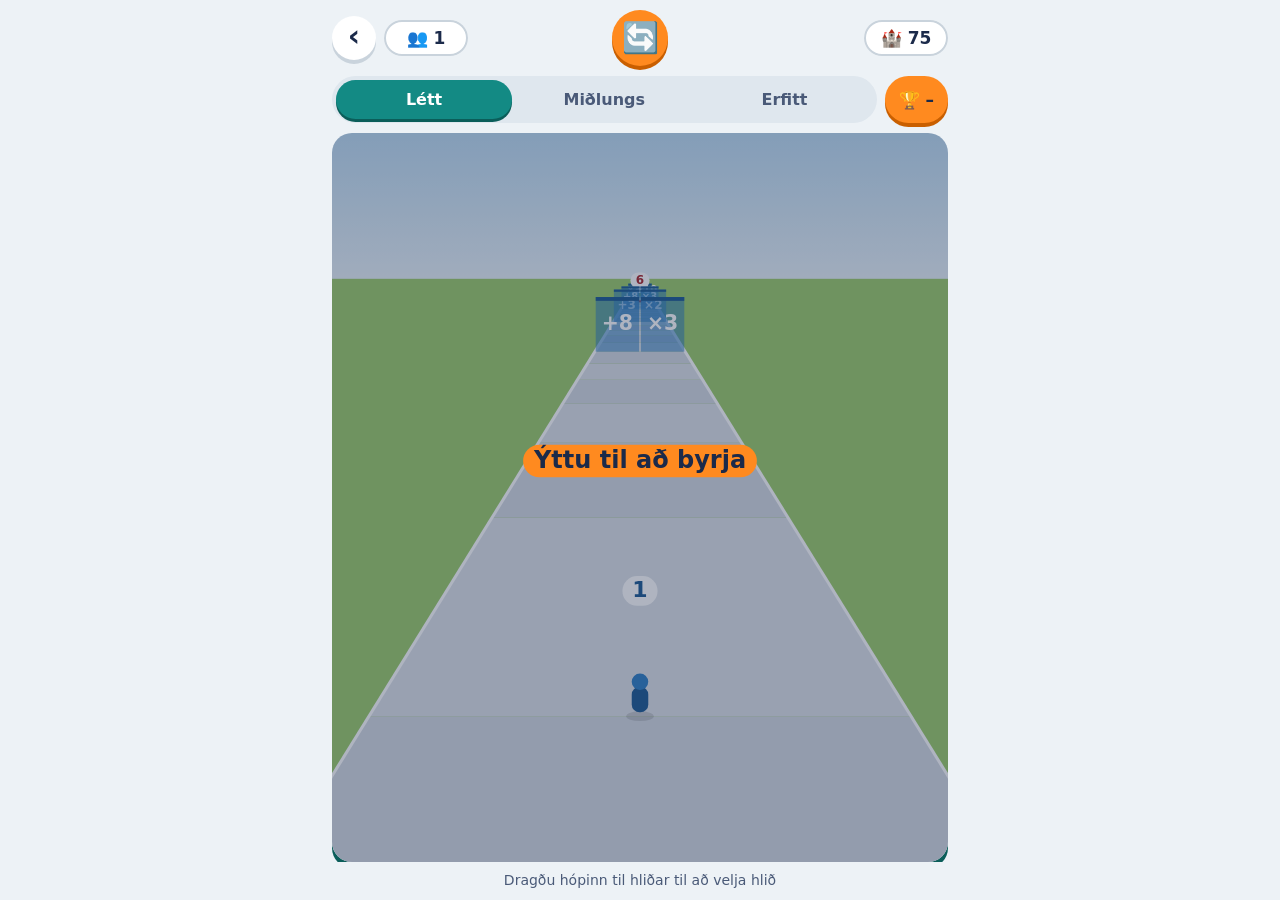
==== crowd/index.html @ 2b12b083 "Add Crowd Runner (not on main until approved) A crowd-runner game: the group runs forward on a road " ====
<!doctype html>
<html lang="is">
<head>
  <meta charset="utf-8">
  <meta name="viewport" content="width=device-width, initial-scale=1, viewport-fit=cover, interactive-widget=resizes-content">
  <title>Crowd Runner</title>
  <meta name="theme-color" content="#1b2a4a">
  <meta name="mobile-web-app-capable" content="yes">
  <meta name="apple-mobile-web-app-capable" content="yes">
  <meta name="apple-mobile-web-app-status-bar-style" content="black-translucent">
  <meta name="apple-mobile-web-app-title" content="Leikir">
  <link rel="manifest" href="../manifest.json">
  <link rel="icon" href="../icons/icon-192.png">
  <link rel="apple-touch-icon" href="../icons/apple-touch-icon.png">
  <link rel="stylesheet" href="../common.css">
  <link rel="stylesheet" href="style.css">
</head>
<body>
  <main class="app">
    <header class="bar">
      <div class="bar-left">
        <a class="home" href="../" aria-label="Heim">‹</a>
        <div class="stat" aria-label="Í hópnum"><span aria-hidden="true">👥</span> <span id="count">1</span></div>
      </div>
      <button id="new" class="new" type="button" aria-label="Byrja aftur">🔄</button>
      <div class="stat" aria-label="Í kastalanum"><span aria-hidden="true">🏰</span> <span id="boss">0</span></div>
    </header>

    <div class="row">
      <nav class="levels" id="levels">
        <button type="button" data-level="easy">Létt</button>
        <button type="button" data-level="medium">Miðlungs</button>
        <button type="button" data-level="hard">Erfitt</button>
      </nav>
      <button id="trophy" class="trophy" type="button" aria-label="Metin mín"><span aria-hidden="true">🏆</span> <span id="best">–</span></button>
    </div>

    <div class="board-wrap" id="wrap">
      <canvas id="game" aria-label="Hópurinn hleypur eftir veginum"></canvas>
    </div>
    <p class="hint">Dragðu hópinn til hliðar til að velja hlið</p>
  </main>

  <div class="overlay" id="overlay" hidden>
    <div class="card">
      <div class="big" id="result-emoji">🎉</div>
      <h2 id="result-title">Þú vannst!</h2>
      <p id="result-text"></p>
      <div id="result-board"></div>
      <button id="again" class="again" type="button">Spila aftur</button>
    </div>
  </div>

  <div class="overlay" id="records" hidden>
    <div class="card records">
      <h2>🏆 Metin mín</h2>
      <table>
        <thead><tr><th>Stig</th><th>Met</th><th>Unnið</th></tr></thead>
        <tbody id="records-body"></tbody>
      </table>
      <h3>Síðustu leikir</h3>
      <ol id="history" class="history"></ol>
      <button class="again" type="button" data-close>Loka</button>
    </div>
  </div>

  <script src="../common.js"></script>
  <script src="../leaderboard-config.js"></script>
  <script src="../leaderboard.js"></script>
  <script src="game.js"></script>
</body>
</html>
---- common.css ----
/* Shared look for the start page and all the games.
   Snow-white background, night-blue text, one colour per game, puffin orange for records.
   The phone's own font throughout. */
:root {
  --snow: #edf2f6;
  --night: #1b2a4a;
  --night-soft: #4a5a78;
  --wool: #c9d3dc;
  --moss: #5e9a3a;
  --moss-dark: #3f6f22;
  --glacier: #2f7fc4;
  --glacier-dark: #1d5b93;
  --crowberry: #6e3a9a;
  --crowberry-dark: #4d2470;
  --lagoon: #138a84;
  --lagoon-dark: #0b5e5a;
  --puffin: #ff8a1f;
  --puffin-dark: #c95f00;
  --flag: #e5484d;

  /* each game page sets --game / --game-dark to its own colour */
  --game: var(--night);
  --game-dark: #0f1a33;

  /* the phone's own font: San Francisco on iPhone, Roboto on Android */
  --text: system-ui, -apple-system, 'Segoe UI', Roboto, sans-serif;
  --display: var(--text);

  /* type scale, ratio 1.25 */
  --s-1: 14px;
  --s0: 17px;
  --s1: 21px;
  --s2: 26px;
  --s3: 33px;
  --s4: 41px;
  --s5: 52px;

  --edge: 0 4px 0;   /* toy-block bottom edge, coloured per element */

  /* motion: one strong ease-out for everything that responds to a tap */
  --ease-out: cubic-bezier(0.23, 1, 0.32, 1);
  --press: 140ms;
}

* { box-sizing: border-box; }

html {
  -webkit-tap-highlight-color: transparent;
  -webkit-text-size-adjust: 100%;   /* no font inflation in landscape */
}

html, body {
  margin: 0;
  height: 100%;
  background: var(--snow);
  overscroll-behavior: none;        /* no pull-to-refresh or page bounce: this is an app */
}

body {
  font-family: var(--text);
  font-size: var(--s0);
  color: var(--night);
  touch-action: manipulation;       /* no double-tap zoom, no tap delay; pinch zoom still works */
}

/* The game screens are all controls, and long-press is a game move (flagging), so nothing
   there should select or pop a callout. Content people may want to copy stays selectable. */
.app, .home-page, button, a, img {
  -webkit-user-select: none;
  user-select: none;
  -webkit-touch-callout: none;
}
.history, .records td, .card p, .list, .status {
  -webkit-user-select: text;
  user-select: text;
}

/* Behind the phone's clock and battery (iPhone draws them in white over the page) */
body::before {
  content: '';
  position: fixed;
  top: 0;
  left: 0;
  right: 0;
  z-index: 5;
  height: env(safe-area-inset-top);
  background: var(--night);
  pointer-events: none;
}

button { font-family: inherit; color: inherit; cursor: pointer; }

/* Everything pressable sinks onto its bottom edge at once (:active has no delay) and
   springs back on release with the same short ease-out. */
.home, .face, .new, .trophy, .again, .tile, .leaderboard, .refresh, .mode,
.pad button, .signs button, .levels button {
  transition:
    transform var(--press) var(--ease-out),
    box-shadow var(--press) var(--ease-out),
    background-color var(--press) ease;
}
:focus-visible { outline: 3px solid var(--puffin); outline-offset: 2px; }

.app {
  height: 100vh;
  height: 100dvh;
  max-width: 640px;
  margin: 0 auto;
  display: flex;
  flex-direction: column;
  gap: 10px;
  padding:
    calc(env(safe-area-inset-top) + 10px)
    calc(env(safe-area-inset-right) + 12px)
    calc(env(safe-area-inset-bottom) + 12px)
    calc(env(safe-area-inset-left) + 12px);
}

/* Top bar: [home + stat] [centre] [stat] */
.bar {
  display: grid;
  grid-template-columns: 1fr auto 1fr;
  align-items: center;
  gap: 8px;
}
.bar-left { display: flex; align-items: center; gap: 8px; }
.bar > :last-child { justify-self: end; }

.home {
  flex: none;
  width: 44px;
  height: 44px;
  border-radius: 50%;
  display: grid;
  place-items: center;
  background: #fff;
  color: var(--night);
  font-size: 30px;
  font-weight: 700;
  line-height: 1;
  text-decoration: none;
  padding-bottom: 4px;
  box-shadow: var(--edge) var(--wool);
}
.home:active { transform: translateY(3px); box-shadow: 0 1px 0 var(--wool); }

.stat {
  min-width: 84px;
  padding: 8px 12px;
  border-radius: 999px;
  background: #fff;
  color: var(--night);
  font-size: var(--s0);
  font-weight: 700;
  font-variant-numeric: tabular-nums;
  text-align: center;
  white-space: nowrap;
  box-shadow: inset 0 0 0 2px var(--wool);
}

/* Round "new game" button (Minesweeper's face, the 🔄 in the puzzles) */
.face, .new {
  width: 56px;
  height: 56px;
  border: none;
  border-radius: 50%;
  background: var(--puffin);
  font-size: 30px;
  line-height: 1;
  box-shadow: var(--edge) var(--puffin-dark);
}
.face:active, .new:active { transform: translateY(3px); box-shadow: 0 1px 0 var(--puffin-dark); }

/* Difficulty + records button */
.row {
  display: flex;
  gap: 8px;
}

.levels {
  flex: 1;
  display: flex;
  gap: 4px;
  padding: 4px;
  border-radius: 999px;
  background: #dfe7ee;
}
.levels button {
  flex: 1;
  padding: 10px 0;
  border: none;
  border-radius: 999px;
  background: transparent;
  color: var(--night-soft);
  font-size: 16px;
  font-weight: 600;
}
.levels button:active:not(.active) { background: rgba(27, 42, 74, 0.1); }   /* feedback the moment a finger lands */
.levels button.active {
  background: var(--game);
  color: #fff;
  font-weight: 700;
  box-shadow: 0 3px 0 var(--game-dark);
}

.trophy {
  padding: 0 14px;
  border: none;
  border-radius: 999px;
  background: var(--puffin);
  color: var(--night);
  font-size: 17px;
  font-weight: 700;
  font-variant-numeric: tabular-nums;
  white-space: nowrap;
  box-shadow: var(--edge) var(--puffin-dark);
}
.player:active, .me:active { background: #e6ecf1; }   /* the name chips on the start page and leaderboard */
.trophy:active { transform: translateY(3px); box-shadow: 0 1px 0 var(--puffin-dark); }

.board-wrap {
  flex: 1;
  min-height: 0;
  overflow: hidden;
  display: flex;
  align-items: center;
  justify-content: center;
}

.hint {
  margin: 0;
  text-align: center;
  font-size: var(--s-1);
  color: var(--night-soft);
}

/* Popups */
.overlay {
  position: fixed;
  inset: 0;
  z-index: 10;
  display: grid;
  place-items: center;
  background: rgba(27, 42, 74, 0.55);
  animation: fade 180ms ease-out;
}
.overlay[hidden] { display: none; }

.card {
  width: min(330px, 88vw);
  padding: 26px 22px 24px;
  border-radius: 28px;
  background: #fff;
  color: var(--night);
  text-align: center;
  box-shadow: 0 8px 0 var(--game-dark);
  animation: pop 220ms var(--ease-out);
}
.card h2 { margin: 10px 0 6px; font-family: var(--display); font-size: var(--s3); font-weight: 800; line-height: 1.05; }
.card p { margin: 0 0 20px; font-size: var(--s0); line-height: 1.45; color: var(--night-soft); }
.big { font-size: 60px; line-height: 1; }

.actions { display: flex; gap: 10px; justify-content: center; }

.again {
  padding: 14px 30px;
  border: none;
  border-radius: 999px;
  background: var(--puffin);
  color: var(--night);
  font-size: var(--s1);
  font-weight: 700;
  box-shadow: var(--edge) var(--puffin-dark);
}
.again:active { transform: translateY(3px); box-shadow: 0 1px 0 var(--puffin-dark); }
.again.secondary { background: #e6ecf1; color: var(--night); box-shadow: var(--edge) var(--wool); }

/* Records panel */
.records {
  max-height: 86vh;
  max-height: 86dvh;
  overflow-y: auto;
  overscroll-behavior: contain;
  text-align: left;
}
.records h2 { text-align: center; }
.records table {
  width: 100%;
  margin-bottom: 18px;
  border-collapse: collapse;
  font-size: var(--s0);
}
.records th { font-size: var(--s-1); color: var(--night-soft); font-weight: 600; padding-bottom: 6px; text-align: right; }
.records td { padding: 9px 4px; border-top: 2px solid var(--snow); font-weight: 700; font-variant-numeric: tabular-nums; text-align: right; }
.records th:first-child, .records td:first-child { text-align: left; }
.records h3 { margin: 0 0 6px; font-size: var(--s0); font-weight: 700; }

.history {
  margin: 0 0 22px;
  padding: 0;
  list-style: none;
}
.history li {
  display: grid;
  grid-template-columns: 1fr auto;
  column-gap: 10px;
  padding: 8px 0;
  border-top: 2px solid var(--snow);
}
.history .what { font-weight: 600; }
.history .value { font-weight: 700; font-variant-numeric: tabular-nums; text-align: right; }
.history .when { grid-column: 1 / -1; font-size: var(--s-1); color: var(--night-soft); }
.history .empty { display: block; color: var(--night-soft); text-align: center; }
.records .again { display: block; margin: 0 auto; }

/* Leaderboard bits: place in the win popup, and the name form */
#result-board:empty { display: none; }
#result-board { margin: -6px 0 20px; }
.board-line { margin: 0; font-size: var(--s0); font-weight: 700; color: var(--puffin-dark); }
.name-form { display: grid; gap: 12px; }
.name-form p { margin: 0; font-size: var(--s0); color: var(--night); }
.name-form input {
  width: 100%;
  padding: 12px 14px;
  border: 2px solid var(--wool);
  border-radius: 16px;
  font: inherit;
  font-size: var(--s1);
  text-align: center;
  color: var(--night);
  -webkit-user-select: text;
  user-select: text;
}
.name-form input:focus { outline: none; border-color: var(--game); }

.confetti {
  position: fixed;
  top: -40px;
  z-index: 20;
  font-size: 28px;
  pointer-events: none;
  animation: fall linear forwards;
}

/* Popups and newly placed numbers/flags arrive from almost full size, never from nothing */
@keyframes pop {
  from { opacity: 0; transform: scale(0.94); }
  to { opacity: 1; transform: scale(1); }
}
@keyframes fade {
  from { opacity: 0; }
}
@keyframes fall {
  to { transform: translateY(110vh) rotate(360deg); }
}

/* Reduced motion: keep the fades (they help show what changed), drop zooms, wobbles and confetti */
@media (prefers-reduced-motion: reduce) {
  .card, .cell span, .cell.placed, .num.pop { animation-name: fade; }
  .cell.peek, .signs button.shake { animation: none; }
  .confetti { display: none; }
}
---- crowd/style.css ----
/* Crowd Runner. Shared layout and popups are in ../common.css. */
:root {
  --game: var(--lagoon);
  --game-dark: var(--lagoon-dark);
}

.board-wrap { align-items: stretch; }

#game {
  display: block;
  width: 100%;
  height: 100%;
  border-radius: 20px;
  box-shadow: 0 6px 0 var(--lagoon-dark);
  touch-action: none;   /* dragging steers the group; the page shouldn't scroll or zoom */
}
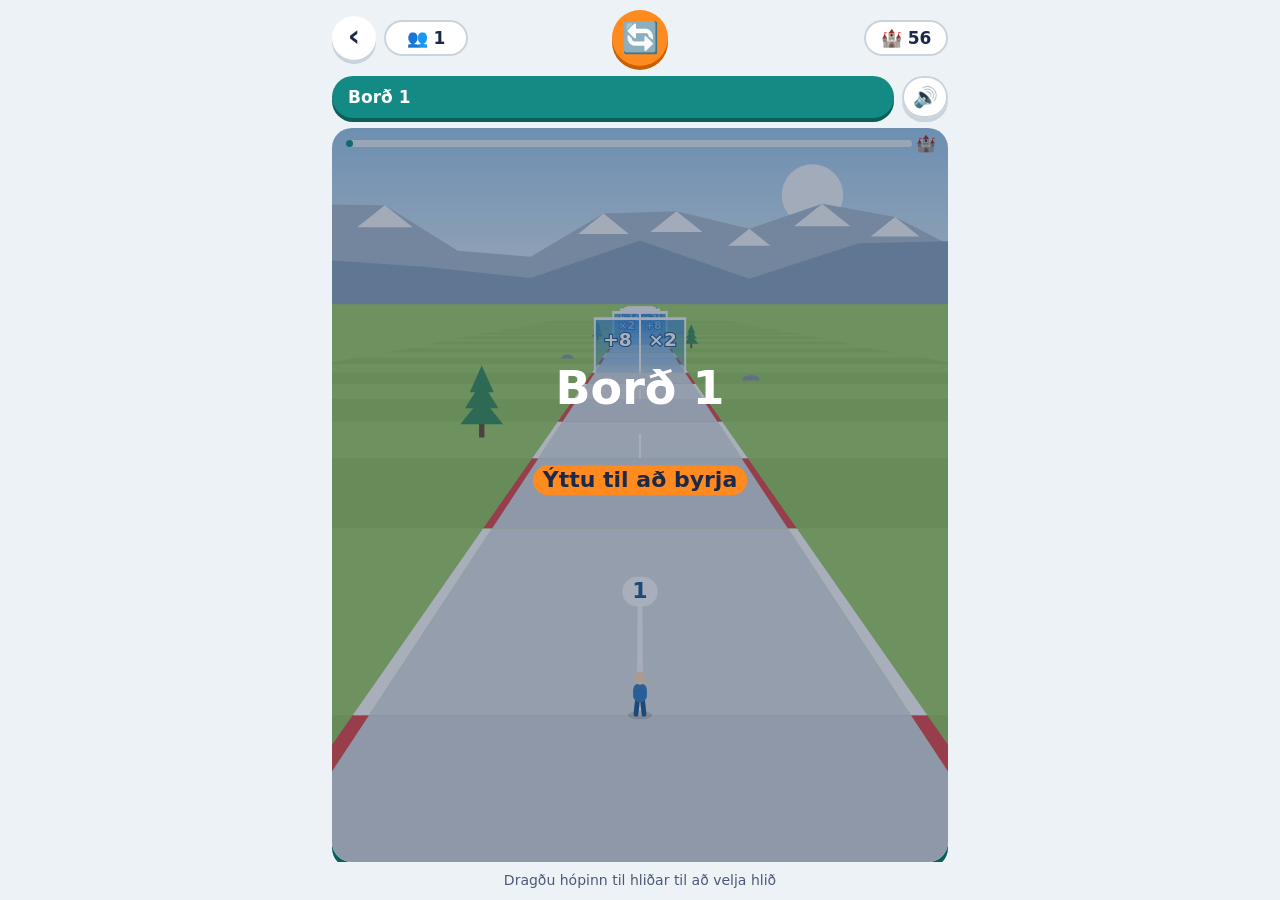
==== commit b8f44877: "Crowd Runner: 40 levels, stars and a polished look Levels: - 40 numbered levels instead of easy/medi" ====
--- a/crowd/index.html
+++ b/crowd/index.html
@@ -22,45 +22,41 @@
         <a class="home" href="../" aria-label="Heim">‹</a>
         <div class="stat" aria-label="Í hópnum"><span aria-hidden="true">👥</span> <span id="count">1</span></div>
       </div>
-      <button id="new" class="new" type="button" aria-label="Byrja aftur">🔄</button>
+      <button id="new" class="new" type="button" aria-label="Byrja borðið aftur">🔄</button>
       <div class="stat" aria-label="Í kastalanum"><span aria-hidden="true">🏰</span> <span id="boss">0</span></div>
     </header>
 
     <div class="row">
-      <nav class="levels" id="levels">
-        <button type="button" data-level="easy">Létt</button>
-        <button type="button" data-level="medium">Miðlungs</button>
-        <button type="button" data-level="hard">Erfitt</button>
-      </nav>
-      <button id="trophy" class="trophy" type="button" aria-label="Metin mín"><span aria-hidden="true">🏆</span> <span id="best">–</span></button>
+      <button id="level-btn" class="level-btn" type="button" aria-label="Velja borð">Borð <span id="level-no">1</span> <span class="level-stars" id="level-stars"></span></button>
+      <button id="sound" class="sound" type="button" aria-label="Hljóð">🔊</button>
     </div>
 
     <div class="board-wrap" id="wrap">
       <canvas id="game" aria-label="Hópurinn hleypur eftir veginum"></canvas>
     </div>
-    <p class="hint">Dragðu hópinn til hliðar til að velja hlið</p>
+    <p class="hint" id="hint">Dragðu hópinn til hliðar til að velja hlið</p>
   </main>
 
   <div class="overlay" id="overlay" hidden>
     <div class="card">
       <div class="big" id="result-emoji">🎉</div>
       <h2 id="result-title">Þú vannst!</h2>
+      <div class="stars" id="stars" aria-hidden="true"></div>
       <p id="result-text"></p>
       <div id="result-board"></div>
-      <button id="again" class="again" type="button">Spila aftur</button>
+      <div class="actions">
+        <button id="again" class="again secondary" type="button">Aftur</button>
+        <button id="next" class="again" type="button">Næsta borð</button>
+      </div>
     </div>
   </div>
 
-  <div class="overlay" id="records" hidden>
-    <div class="card records">
-      <h2>🏆 Metin mín</h2>
-      <table>
-        <thead><tr><th>Stig</th><th>Met</th><th>Unnið</th></tr></thead>
-        <tbody id="records-body"></tbody>
-      </table>
-      <h3>Síðustu leikir</h3>
-      <ol id="history" class="history"></ol>
-      <button class="again" type="button" data-close>Loka</button>
+  <div class="overlay" id="picker" hidden>
+    <div class="card picker">
+      <h2>Veldu borð</h2>
+      <p id="picker-total"></p>
+      <div class="level-grid" id="level-grid"></div>
+      <button class="again secondary" type="button" data-close>Loka</button>
     </div>
   </div>
 
--- a/crowd/style.css
+++ b/crowd/style.css
@@ -14,3 +14,69 @@
   box-shadow: 0 6px 0 var(--lagoon-dark);
   touch-action: none;   /* dragging steers the group; the page shouldn't scroll or zoom */
 }
+
+/* Level button + sound */
+.level-btn {
+  flex: 1;
+  padding: 11px 16px;
+  border: none;
+  border-radius: 999px;
+  background: var(--lagoon);
+  color: #fff;
+  font-size: var(--s0);
+  font-weight: 700;
+  text-align: left;
+  box-shadow: var(--edge) var(--lagoon-dark);
+}
+.level-btn:active { transform: translateY(3px); box-shadow: 0 1px 0 var(--lagoon-dark); }
+.level-stars { float: right; letter-spacing: 1px; }
+.sound {
+  width: 46px;
+  border: none;
+  border-radius: 999px;
+  background: #fff;
+  font-size: 20px;
+  box-shadow: inset 0 0 0 2px var(--wool), var(--edge) var(--wool);
+}
+.sound:active { transform: translateY(3px); }
+.level-btn, .sound { transition: transform var(--press) var(--ease-out), box-shadow var(--press) var(--ease-out); }
+
+/* Result popup: two buttons side by side, each on one line */
+.actions .again { padding: 14px 20px; white-space: nowrap; }
+
+/* Stars in the result popup */
+.stars { margin: 2px 0 8px; font-size: 34px; letter-spacing: 4px; }
+.stars .off { filter: grayscale(1); opacity: 0.3; }
+.stars span { display: inline-block; animation: pop 260ms var(--ease-out) backwards; }
+.stars span:nth-child(2) { animation-delay: 120ms; }
+.stars span:nth-child(3) { animation-delay: 240ms; }
+
+/* Level picker */
+.picker { width: min(360px, 92vw); max-height: 86vh; max-height: 86dvh; overflow-y: auto; overscroll-behavior: contain; }
+.picker p { margin-bottom: 14px; }
+.level-grid {
+  display: grid;
+  grid-template-columns: repeat(5, 1fr);
+  gap: 8px;
+  margin-bottom: 18px;
+}
+.level-grid button {
+  aspect-ratio: 1;
+  border: none;
+  border-radius: 14px;
+  background: #e6f3f2;
+  color: var(--lagoon-dark);
+  font-size: var(--s1);
+  font-weight: 700;
+  line-height: 1;
+  display: grid;
+  place-items: center;
+  align-content: center;
+  gap: 3px;
+  box-shadow: 0 3px 0 #b8dcd9;
+  transition: transform var(--press) var(--ease-out);
+}
+.level-grid button:active { transform: translateY(2px); }
+.level-grid button small { font-size: 10px; letter-spacing: 0; }
+.level-grid button.current { background: var(--lagoon); color: #fff; box-shadow: 0 3px 0 var(--lagoon-dark); }
+.level-grid button:disabled { background: #eef1f4; color: #a9b4c0; box-shadow: none; }
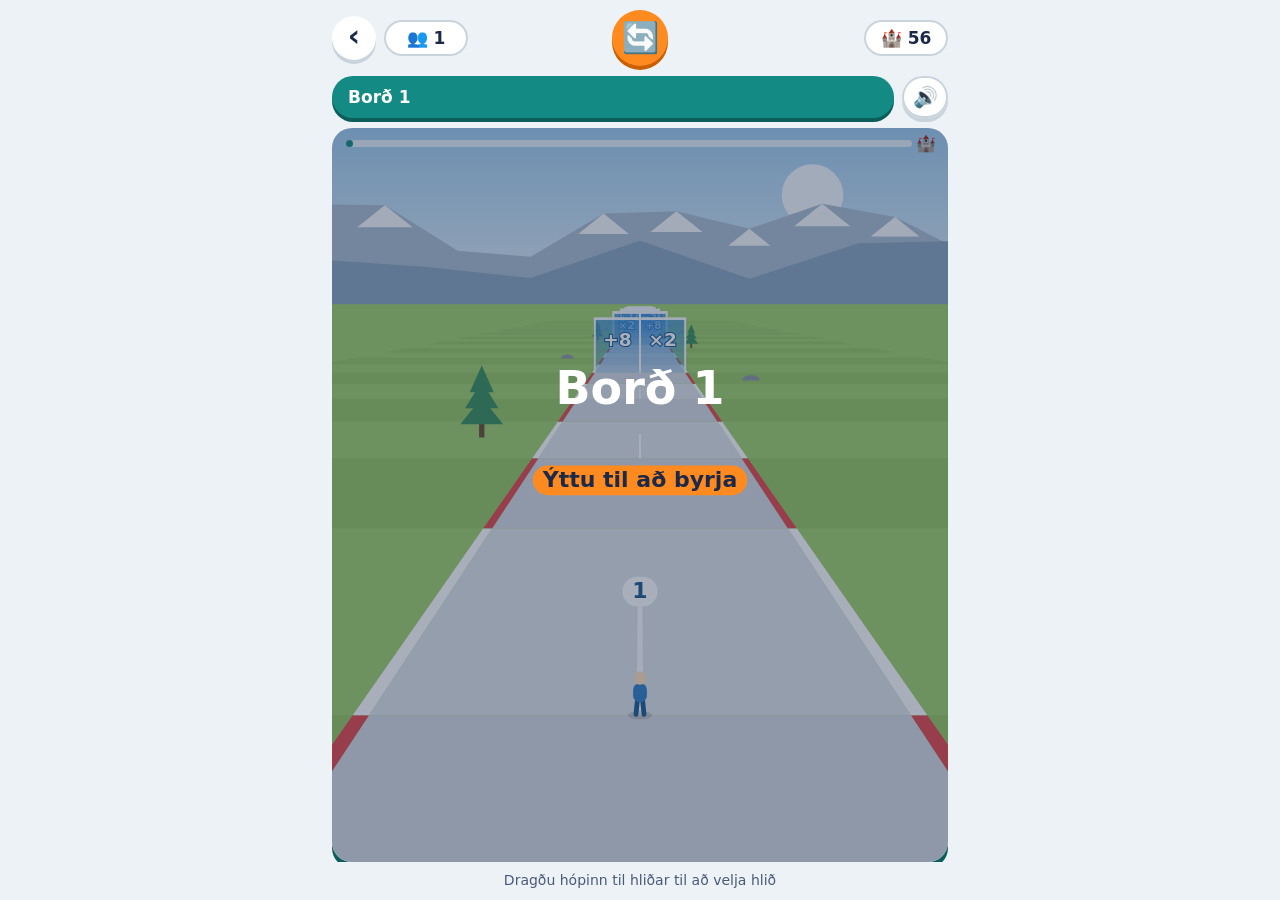
==== commit 0fb630d5: "Crowd Runner: total stars on the scoreboard, pick the group's clothes colour The scoreboard needs th" ====
--- a/crowd/index.html
+++ b/crowd/index.html
@@ -55,6 +55,8 @@
     <div class="card picker">
       <h2>Veldu borð</h2>
       <p id="picker-total"></p>
+      <p class="outfit-label">Litur á hópnum</p>
+      <div class="outfits" id="outfits"></div>
       <div class="level-grid" id="level-grid"></div>
       <button class="again secondary" type="button" data-close>Loka</button>
     </div>
--- a/crowd/style.css
+++ b/crowd/style.css
@@ -51,6 +51,16 @@
 .stars span:nth-child(2) { animation-delay: 120ms; }
 .stars span:nth-child(3) { animation-delay: 240ms; }
 
+/* Clothes colour, at the top of the level picker */
+.picker .outfit-label { margin-bottom: 8px; font-weight: 700; }
+.outfits { display: flex; justify-content: center; gap: 10px; margin-bottom: 18px; }
+.outfits button {
+  width: 38px; height: 38px; border: none; border-radius: 50%;
+  background: var(--c); box-shadow: 0 3px 0 var(--c-dark);
+}
+.outfits button:active { transform: translateY(2px); box-shadow: 0 1px 0 var(--c-dark); }
+.outfits button[aria-pressed="true"] { box-shadow: 0 3px 0 var(--c-dark), 0 0 0 3px #fff, 0 0 0 6px var(--night); }
+
 /* Level picker */
 .picker { width: min(360px, 92vw); max-height: 86vh; max-height: 86dvh; overflow-y: auto; overscroll-behavior: contain; }
 .picker p { margin-bottom: 14px; }
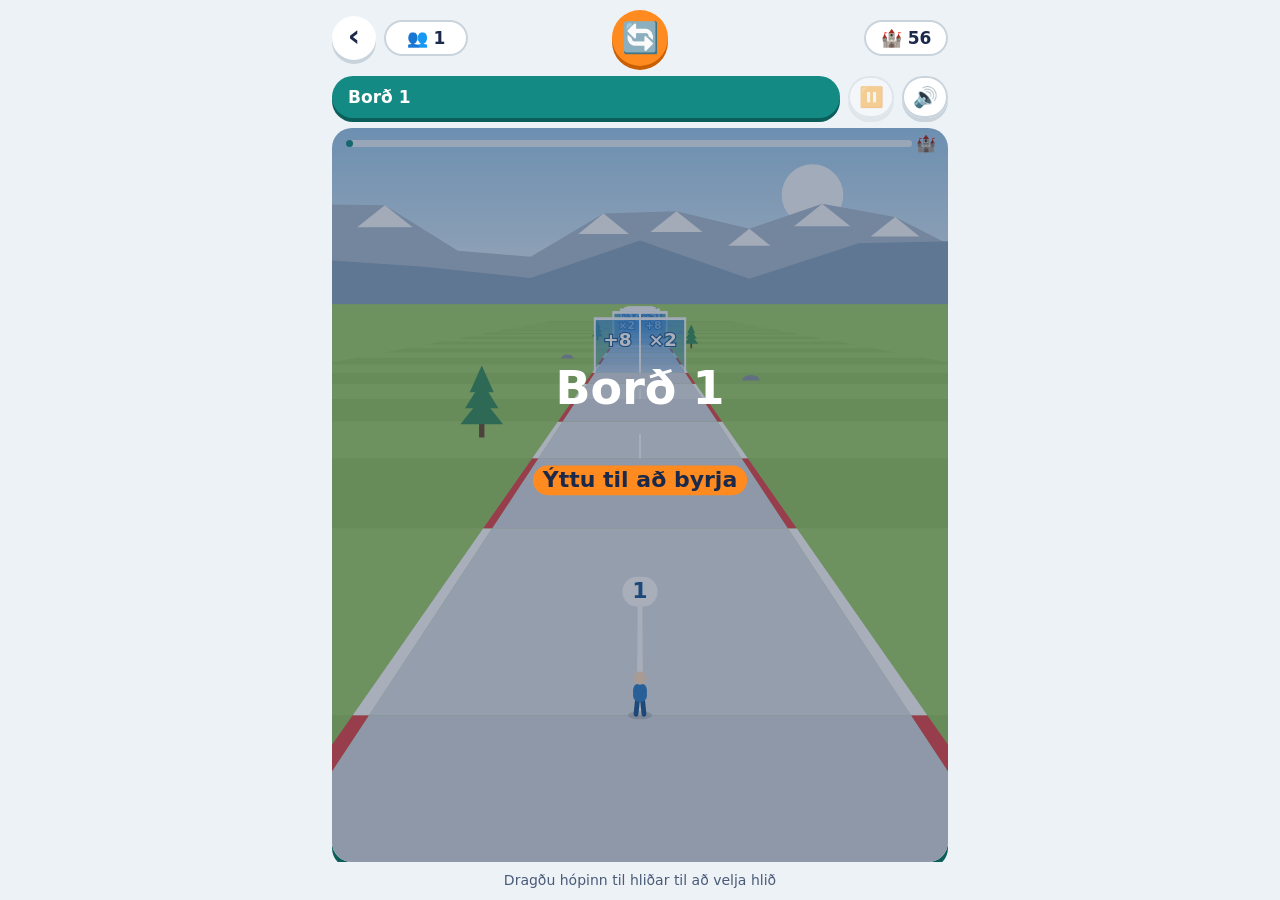
==== commit cc8402a5: "Crowd Runner: animals to run as, and a pause that hides the road Co-Authored-By: Claude Opus 5.5 <no" ====
--- a/crowd/index.html
+++ b/crowd/index.html
@@ -28,6 +28,7 @@
 
     <div class="row">
       <button id="level-btn" class="level-btn" type="button" aria-label="Velja borð">Borð <span id="level-no">1</span> <span class="level-stars" id="level-stars"></span></button>
+      <button id="pause" class="sound" type="button" aria-label="Hlé" disabled>⏸️</button>
       <button id="sound" class="sound" type="button" aria-label="Hljóð">🔊</button>
     </div>
 
@@ -55,7 +56,9 @@
     <div class="card picker">
       <h2>Veldu borð</h2>
       <p id="picker-total"></p>
-      <p class="outfit-label">Litur á hópnum</p>
+      <p class="outfit-label">Hver hleypur?</p>
+      <div class="creatures" id="creatures"></div>
+      <p class="outfit-label">Litur á fötunum</p>
       <div class="outfits" id="outfits"></div>
       <div class="level-grid" id="level-grid"></div>
       <button class="again secondary" type="button" data-close>Loka</button>
--- a/crowd/style.css
+++ b/crowd/style.css
@@ -39,6 +39,7 @@
   box-shadow: inset 0 0 0 2px var(--wool), var(--edge) var(--wool);
 }
 .sound:active { transform: translateY(3px); }
+.sound:disabled { opacity: 0.4; transform: none; }
 .level-btn, .sound { transition: transform var(--press) var(--ease-out), box-shadow var(--press) var(--ease-out); }
 
 /* Result popup: two buttons side by side, each on one line */
@@ -60,6 +61,15 @@
 }
 .outfits button:active { transform: translateY(2px); box-shadow: 0 1px 0 var(--c-dark); }
 .outfits button[aria-pressed="true"] { box-shadow: 0 3px 0 var(--c-dark), 0 0 0 3px #fff, 0 0 0 6px var(--night); }
+
+/* Who runs: people or an animal, above the clothes colour */
+.creatures { display: flex; flex-wrap: wrap; justify-content: center; gap: 4px; margin-bottom: 14px; }
+.creatures button {
+  width: 34px; height: 34px; padding: 0; border: none; border-radius: 10px;
+  background: #e6f3f2; font-size: 19px; box-shadow: 0 3px 0 #c5dedc;
+}
+.creatures button:active { transform: translateY(2px); box-shadow: 0 1px 0 #c5dedc; }
+.creatures button[aria-pressed="true"] { background: var(--lagoon); box-shadow: 0 3px 0 var(--lagoon-dark); }
 
 /* Level picker */
 .picker { width: min(360px, 92vw); max-height: 86vh; max-height: 86dvh; overflow-y: auto; overscroll-behavior: contain; }
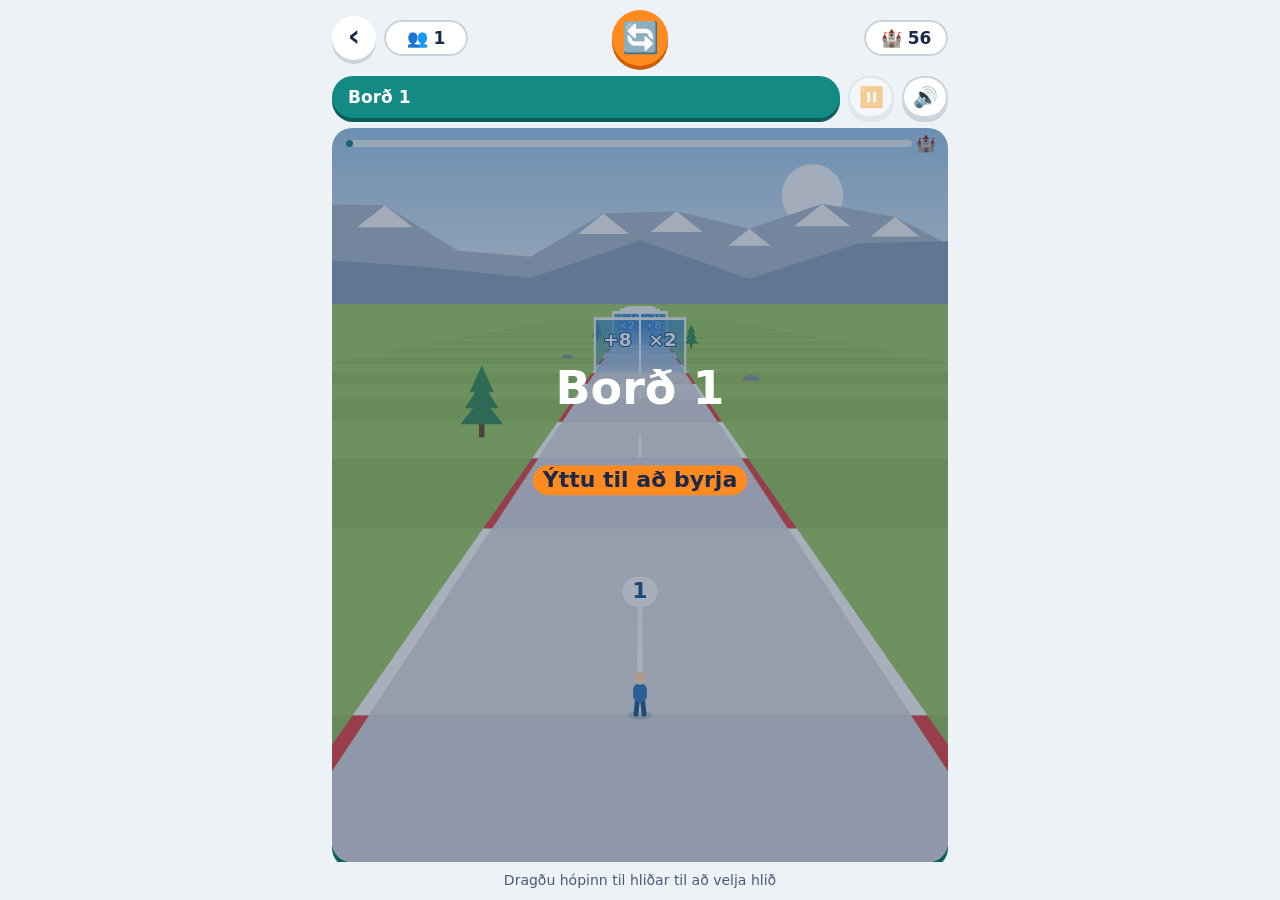
==== commit 40a51810: "Crowd Runner: animals are their own colour all over, no clothes Co-Authored-By: Claude Opus 5.5 <nor" ====
--- a/crowd/index.html
+++ b/crowd/index.html
@@ -58,7 +58,7 @@
       <p id="picker-total"></p>
       <p class="outfit-label">Hver hleypur?</p>
       <div class="creatures" id="creatures"></div>
-      <p class="outfit-label">Litur á fötunum</p>
+      <p class="outfit-label" id="outfit-label">Litur á fötunum</p>
       <div class="outfits" id="outfits"></div>
       <div class="level-grid" id="level-grid"></div>
       <button class="again secondary" type="button" data-close>Loka</button>
--- a/crowd/style.css
+++ b/crowd/style.css
@@ -55,6 +55,7 @@
 /* Clothes colour, at the top of the level picker */
 .picker .outfit-label { margin-bottom: 8px; font-weight: 700; }
 .outfits { display: flex; justify-content: center; gap: 10px; margin-bottom: 18px; }
+.outfits[hidden], .picker .outfit-label[hidden] { display: none; }
 .outfits button {
   width: 38px; height: 38px; border: none; border-radius: 50%;
   background: var(--c); box-shadow: 0 3px 0 var(--c-dark);
